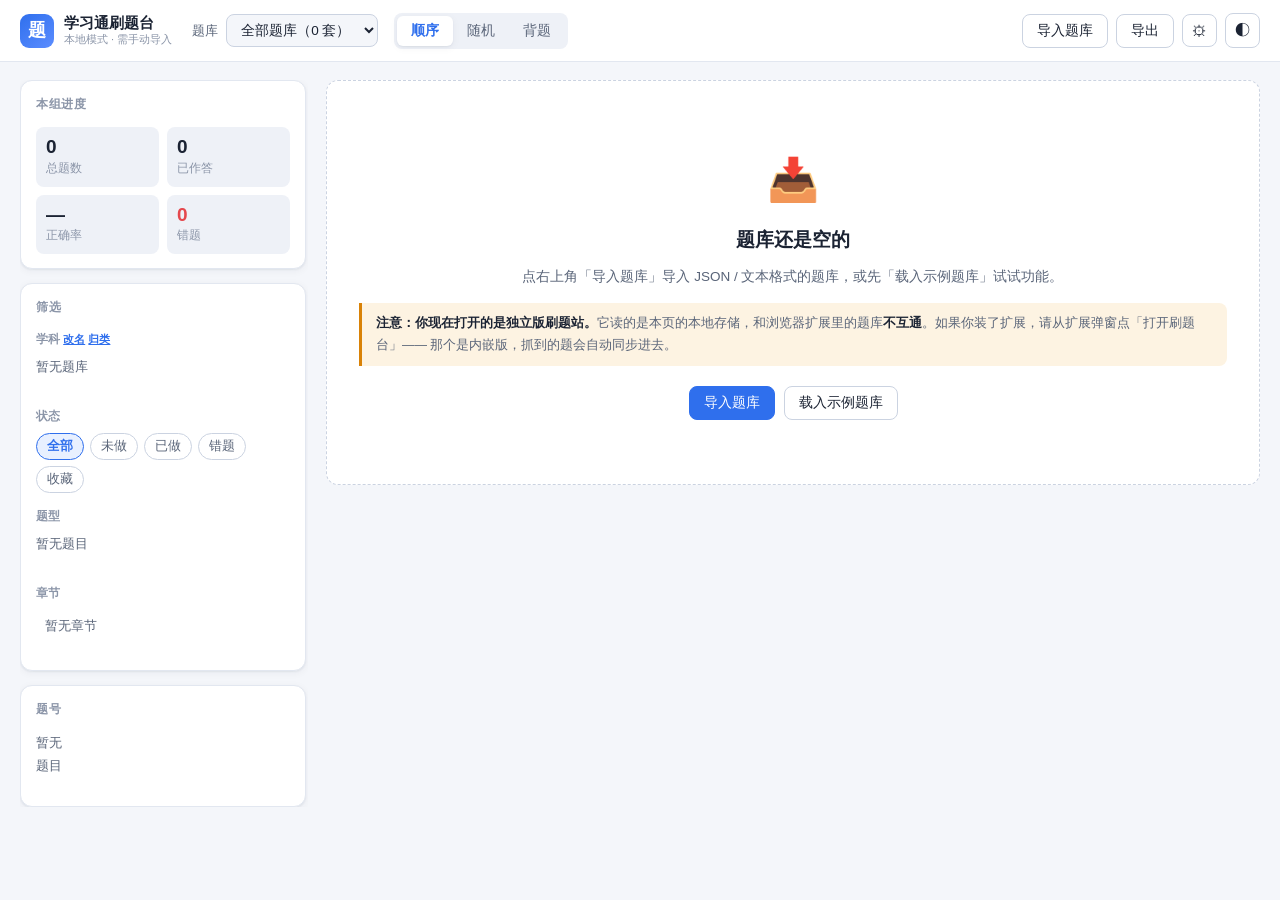
==== extension/src/practice/index.html @ 90c0758f "初始提交:学习通题库提取器+刷题台" ====
<!-- ⚠ 这是 tools/sync-practice.mjs 生成的副本，不要直接改这个文件。
     源文件在 site/index.html，改完执行 node tools/sync-practice.mjs 重新同步。 -->
<!DOCTYPE html>
<html lang="zh-CN" data-theme="light">
<head>
<meta charset="UTF-8">
<meta name="viewport" content="width=device-width, initial-scale=1">
<title>学习通刷题台</title>
<link rel="stylesheet" href="styles.css">
<script>
  // 主题要在 CSS 之前定好，否则会闪一下白底
  try {
    var s = JSON.parse(localStorage.getItem('cqb:settings') || '{}');
    if (s.theme) document.documentElement.setAttribute('data-theme', s.theme);
  } catch (e) {}
</script>
<!-- MathJax 在扩展页面里用不了：MV3 默认 CSP 是 script-src 'self'，远程脚本会被拦掉，
           而且上架政策也不允许远程加载代码。所以公式会以原始文本显示（$x^2$ 原样呈现），
           不影响做题。想要渲染公式，得把 MathJax 打包进扩展本地再引用。
           独立站版本（site/index.html）没有这个限制，那边照常渲染。 -->
</head>
<body>

<header class="topbar">
  <div class="brand">
    <span class="brand-mark">题</span>
    <div class="brand-text">
      <strong>学习通刷题台</strong>
      <small id="envBadge">本地模式</small>
    </div>
  </div>

  <div class="topbar-center">
    <label class="field">
      <span>题库</span>
      <select id="bankSelect"></select>
    </label>
    <div class="segmented" id="modeSwitch" role="tablist">
      <button data-mode="sequential" class="active">顺序</button>
      <button data-mode="random">随机</button>
      <button data-mode="recite">背题</button>
    </div>
  </div>

  <div class="topbar-right">
    <button id="btnImport" class="btn">导入题库</button>
    <button id="btnExport" class="btn">导出</button>
    <button id="btnSettings" class="btn btn-icon" title="设置">⚙</button>
    <button id="btnTheme" class="btn btn-icon" title="切换主题">◐</button>
  </div>
</header>

<div class="layout">
  <aside class="sidebar">
    <section class="panel">
      <h3>本组进度</h3>
      <div class="stat-grid">
        <div class="stat"><b id="statTotal">0</b><span>总题数</span></div>
        <div class="stat"><b id="statDone">0</b><span>已作答</span></div>
        <div class="stat"><b id="statAcc" class="c-ok">—</b><span>正确率</span></div>
        <div class="stat"><b id="statWrong" class="c-bad">0</b><span>错题</span></div>
      </div>
    </section>

    <section class="panel">
      <h3>筛选</h3>
      <div class="filter-group">
        <label>
          学科
          <button class="link-btn" id="btnRenameSubject" title="给当前选中的学科改名">改名</button>
          <button class="link-btn" id="btnOrganize" title="逐套题库指定学科 —— 导入的题目在这里归类">归类</button>
        </label>
        <div class="chips" id="subjectFilter"></div>
      </div>
      <div class="filter-group">
        <label>状态</label>
        <div class="chips" id="statusFilter">
          <button data-status="all" class="chip active">全部</button>
          <button data-status="undone" class="chip">未做</button>
          <button data-status="done" class="chip">已做</button>
          <button data-status="wrong" class="chip">错题</button>
          <button data-status="starred" class="chip">收藏</button>
        </div>
      </div>
      <div class="filter-group">
        <label>题型</label>
        <div class="chips" id="typeFilter"></div>
      </div>
      <div class="filter-group">
        <label>章节</label>
        <ul class="chapter-list" id="chapterList"></ul>
      </div>
    </section>

    <section class="panel">
      <h3>题号</h3>
      <div class="question-grid" id="questionGrid"></div>
    </section>
  </aside>

  <main class="stage">
    <div class="empty" id="emptyState">
      <div class="empty-icon">📥</div>
      <h2>题库还是空的</h2>
      <p>用 Edge 扩展在学习通作业/考试页面点「抓取本题」，题目会自动存到这里；<br>
         或者点右上角「导入题库」手动导入 JSON / 文本格式的题库。</p>
      <div class="empty-actions">
        <button class="btn primary" id="btnImport2">导入题库</button>
        <button class="btn" id="btnSample">载入示例题库</button>
      </div>
    </div>

    <article class="qcard hidden" id="questionCard">
      <header class="qcard-head">
        <div class="qcard-tags">
          <span class="tag tag-type" id="tagType">单选题</span>
          <span class="tag tag-subject" id="tagSubject"></span>
          <span class="tag" id="tagChapter"></span>
          <span class="tag tag-bank" id="tagBank"></span>
          <span class="tag tag-nosanswer hidden" id="tagNoAnswer">答案未公布</span>
        </div>
        <div class="qcard-pos"><b id="posCurrent">1</b> / <span id="posTotal">1</span></div>
      </header>

      <div class="qstem" id="qStem"></div>
      <div class="options" id="qOptions"></div>
      <div class="fill-area hidden" id="qFill"></div>

      <div class="feedback hidden" id="qFeedback"></div>

      <footer class="qcard-foot">
        <div class="foot-left">
          <button class="btn" id="btnStar" title="快捷键 F">☆ 收藏</button>
          <button class="btn" id="btnReveal" title="快捷键 Space">显示答案</button>
        </div>
        <div class="foot-right">
          <button class="btn" id="btnPrev" title="快捷键 ←">上一题</button>
          <button class="btn primary" id="btnSubmit" title="快捷键 Enter">提交</button>
          <button class="btn primary" id="btnNext" title="快捷键 →">下一题</button>
        </div>
      </footer>

      <div class="kbd-hint">
        <span><kbd>A</kbd>–<kbd>H</kbd> 选项</span>
        <span><kbd>Enter</kbd> 提交 / 下一题</span>
        <span><kbd>←</kbd><kbd>→</kbd> 翻页</span>
        <span><kbd>F</kbd> 收藏</span>
        <span><kbd>Space</kbd> 显示答案</span>
        <span><kbd>R</kbd> 重做本题</span>
      </div>
    </article>
  </main>
</div>

<!-- ============================ 导入弹窗 ============================ -->
<div class="modal hidden" id="importModal">
  <div class="modal-card">
    <header class="modal-head">
      <h2>导入题库</h2>
      <button class="btn btn-icon" data-close>✕</button>
    </header>
    <div class="modal-body">
      <p class="hint" id="importHint">
        支持三种方式：选择 <code>.json</code> 文件、直接粘贴 JSON、或粘贴纯文本题库。
      </p>

      <div class="drop-zone" id="dropZone">
        <input type="file" id="fileInput" accept=".json,.txt,.md" hidden>
        <p><b>点击选择文件</b> 或把文件拖到这里</p>
        <small>.json / .txt / .md</small>
      </div>

      <label class="field-block">
        <span>或粘贴内容</span>
        <textarea id="pasteArea" rows="8"
          placeholder='{"schema":"chaoxing-quiz/v1","banks":[...]}&#10;或者每行一题：&#10;1、HTTP 默认端口？|A.80|B.443|答案:A'></textarea>
      </label>

      <div class="field-row">
        <label class="field-block">
          <span>这批题属于哪个学科？<small class="hint-inline">留空则按题库自带的课程名识别</small></span>
          <input type="text" id="importSubject" list="subjectOptions" placeholder="例如：高等数学">
        </label>
        <label class="field-block">
          <span>题库名<small class="hint-inline">可选，只在导入单套题库时生效</small></span>
          <input type="text" id="importTitle" placeholder="例如：第 3 章 课后作业">
        </label>
      </div>

      <div class="import-report hidden" id="importReport"></div>
    </div>
    <footer class="modal-foot">
      <button class="btn" id="btnClearBanks">清空全部题库</button>
      <div class="spacer"></div>
      <button class="btn" data-close>取消</button>
      <button class="btn primary" id="btnDoImport">导入</button>
    </footer>
  </div>
</div>

<!-- ============================ 设置弹窗 ============================ -->
<div class="modal hidden" id="settingsModal">
  <div class="modal-card">
    <header class="modal-head">
      <h2>设置</h2>
      <button class="btn btn-icon" data-close>✕</button>
    </header>
    <div class="modal-body">
      <label class="switch-row">
        <input type="checkbox" id="setShowAnswer" checked>
        <div><b>提交后立即显示答案与解析</b><small>关掉后只提示对错，需要手动点「显示答案」</small></div>
      </label>
      <label class="switch-row">
        <input type="checkbox" id="setAutoNext">
        <div><b>答对后自动进入下一题</b><small>答错时不自动跳，方便看解析</small></div>
      </label>
      <label class="switch-row">
        <input type="checkbox" id="setShuffleOptions">
        <div><b>打乱选项顺序</b><small>防止靠位置记答案；答案键会同步重映射</small></div>
      </label>
      <label class="switch-row">
        <input type="checkbox" id="setKeepWrong">
        <div><b>错题答对后仍保留在错题本</b><small>默认答对一次即自动移出错题本</small></div>
      </label>
      <label class="switch-row">
        <input type="checkbox" id="setOnlyAnswer">
        <div><b>跳过答案未公布的题</b><small>老师还没放答案的题目不进入练习序列</small></div>
      </label>

      <hr>
      <div class="danger-row">
        <div><b>清空练习进度</b><small>做题记录、错题本、收藏会全部重置，题库不受影响</small></div>
        <button class="btn danger" id="btnResetProgress">清空进度</button>
      </div>
    </div>
    <footer class="modal-foot">
      <div class="spacer"></div>
      <button class="btn primary" data-close>完成</button>
    </footer>
  </div>
</div>

<!-- ============================ 整理题库（逐套指定学科） ============================ -->
<div class="modal hidden" id="organizeModal">
  <div class="modal-card modal-wide">
    <header class="modal-head">
      <h2>整理题库</h2>
      <button class="btn btn-icon" data-close>✕</button>
    </header>
    <div class="modal-body">
      <p class="hint">
        给每套题库指定学科。留空 = 用题库自带的课程名自动识别。<br>
        导入进来的题目一般没有课程名，会全部落在「未分类」里 —— 在这里把它们分开。
      </p>

      <div class="organize-toolbar">
        <input type="text" id="organizeSearch" placeholder="搜索题库…">
        <label class="field-inline">
          <span>批量设为</span>
          <input type="text" id="organizeBulk" list="subjectOptions" placeholder="填一个学科名">
          <button class="btn mini" id="btnOrganizeBulk">应用到全部</button>
        </label>
      </div>

      <div class="organize-list" id="organizeList"></div>
    </div>
    <footer class="modal-foot">
      <div class="spacer"></div>
      <button class="btn" data-close>取消</button>
      <button class="btn primary" id="btnOrganizeSave">保存</button>
    </footer>
  </div>
</div>

<!-- 已有学科名，给各处输入框做补全 -->
<datalist id="subjectOptions"></datalist>

<div class="toast" id="toast"></div>

<script src="js/core.js"></script>
<script src="js/sample.js"></script>
<script src="js/store.js"></script>
<script src="js/engine.js"></script>
<script src="js/importer.js"></script>
<script src="js/ui.js"></script>
</body>
</html>
---- extension/src/practice/styles.css ----
/* ============================================================
   学习通刷题台 —— 样式
   亮/暗双主题走 CSS 变量，靠 <html data-theme> 切换。
   ============================================================ */

:root {
  --bg:            #f4f6fa;
  --bg-elev:       #ffffff;
  --bg-sunken:     #eef1f7;
  --border:        #e2e7f0;
  --border-strong: #cbd3e1;
  --text:          #1b2333;
  --text-2:        #5a6579;
  --text-3:        #8b95a8;
  --brand:         #2f6fed;
  --brand-soft:    #e8f0ff;
  --ok:            #12a05c;
  --ok-soft:       #e6f7ef;
  --bad:           #e5484d;
  --bad-soft:      #fdecec;
  --warn:          #d98207;
  --warn-soft:     #fdf3e2;
  --star:          #e8b004;
  --shadow-sm:     0 1px 2px rgba(20, 32, 60, .06), 0 2px 8px rgba(20, 32, 60, .05);
  --shadow-md:     0 8px 28px rgba(20, 32, 60, .12);
  --radius:        12px;
  --radius-sm:     8px;
  --mono: ui-monospace, SFMono-Regular, "Cascadia Mono", Consolas, monospace;
}

[data-theme="dark"] {
  --bg:            #12151c;
  --bg-elev:       #1a1f2a;
  --bg-sunken:     #161b24;
  --border:        #2a3140;
  --border-strong: #3a4356;
  --text:          #e8ecf4;
  --text-2:        #a3adc0;
  --text-3:        #6f7b91;
  --brand:         #5b8dff;
  --brand-soft:    #1e2b47;
  --ok:            #34c37e;
  --ok-soft:       #16301f;
  --bad:           #ff6b6b;
  --bad-soft:      #3a1d1e;
  --warn:          #f0b03c;
  --warn-soft:     #362a14;
  --star:          #f0c33c;
  --shadow-sm:     0 1px 2px rgba(0, 0, 0, .4);
  --shadow-md:     0 8px 28px rgba(0, 0, 0, .5);
}

* { box-sizing: border-box; }

html, body { height: 100%; }

body {
  margin: 0;
  background: var(--bg);
  color: var(--text);
  font: 15px/1.65 -apple-system, BlinkMacSystemFont, "Segoe UI", "Microsoft YaHei",
        "PingFang SC", "Hiragino Sans GB", sans-serif;
  -webkit-font-smoothing: antialiased;
}

.hidden { display: none !important; }
.spacer { flex: 1; }

/* ------------------------------ 顶栏 ------------------------------ */

.topbar {
  position: sticky; top: 0; z-index: 30;
  display: flex; align-items: center; gap: 20px;
  height: 62px; padding: 0 20px;
  background: var(--bg-elev);
  border-bottom: 1px solid var(--border);
}

.brand { display: flex; align-items: center; gap: 10px; flex-shrink: 0; }
.brand-mark {
  width: 34px; height: 34px; border-radius: 9px;
  display: grid; place-items: center;
  background: linear-gradient(140deg, #2f6fed, #5b8dff);
  color: #fff; font-size: 18px; font-weight: 700;
}
.brand-text { display: flex; flex-direction: column; line-height: 1.25; }
.brand-text strong { font-size: 15px; }
.brand-text small { font-size: 11px; color: var(--text-3); }

.topbar-center { display: flex; align-items: center; gap: 16px; flex: 1; min-width: 0; }
.topbar-right { display: flex; align-items: center; gap: 8px; flex-shrink: 0; }

.field { display: flex; align-items: center; gap: 8px; font-size: 13px; color: var(--text-2); min-width: 0; }
.field select {
  max-width: 320px; min-width: 140px;
  padding: 7px 10px; border: 1px solid var(--border-strong); border-radius: var(--radius-sm);
  background: var(--bg); color: var(--text); font-size: 13.5px; outline: none;
}
.field select:focus { border-color: var(--brand); }

/* 分段控件 */
.segmented { display: flex; background: var(--bg-sunken); border-radius: var(--radius-sm); padding: 3px; }
.segmented button {
  border: 0; background: transparent; color: var(--text-2);
  padding: 6px 14px; border-radius: 6px; cursor: pointer;
  font-size: 13.5px; font-family: inherit; transition: .15s;
}
.segmented button:hover { color: var(--text); }
.segmented button.active { background: var(--bg-elev); color: var(--brand); font-weight: 600; box-shadow: var(--shadow-sm); }

/* ------------------------------ 按钮 ------------------------------ */

.btn {
  display: inline-flex; align-items: center; justify-content: center; gap: 6px;
  padding: 7px 14px; border: 1px solid var(--border-strong); border-radius: var(--radius-sm);
  background: var(--bg-elev); color: var(--text);
  font-size: 13.5px; font-family: inherit; cursor: pointer; transition: .15s; white-space: nowrap;
}
.btn:hover { border-color: var(--brand); color: var(--brand); }
.btn:active { transform: translateY(1px); }
.btn:disabled { opacity: .45; cursor: not-allowed; transform: none; }
.btn:disabled:hover { border-color: var(--border-strong); color: var(--text); }

.btn.primary { background: var(--brand); border-color: var(--brand); color: #fff; }
.btn.primary:hover { filter: brightness(1.08); color: #fff; }
.btn.danger { border-color: var(--bad); color: var(--bad); }
.btn.danger:hover { background: var(--bad); color: #fff; }
.btn.ghost { border-color: transparent; background: transparent; }
.btn.btn-icon { padding: 7px 9px; font-size: 15px; }

/* ------------------------------ 布局 ------------------------------ */

.layout {
  display: grid;
  grid-template-columns: 288px minmax(0, 1fr);
  gap: 18px;
  max-width: 1360px;
  margin: 0 auto;
  padding: 18px 20px 60px;
  align-items: start;
}

.sidebar { position: sticky; top: 80px; display: flex; flex-direction: column; gap: 14px;
           max-height: calc(100vh - 96px); overflow-y: auto; padding-right: 2px; }

.panel {
  background: var(--bg-elev);
  border: 1px solid var(--border);
  border-radius: var(--radius);
  padding: 14px 15px;
  box-shadow: var(--shadow-sm);
}
.panel h3 {
  margin: 0 0 12px; font-size: 12px; font-weight: 700;
  letter-spacing: .06em; text-transform: uppercase; color: var(--text-3);
}

/* 统计 */
.stat-grid { display: grid; grid-template-columns: 1fr 1fr; gap: 8px; }
.stat {
  background: var(--bg-sunken); border-radius: var(--radius-sm);
  padding: 9px 10px; display: flex; flex-direction: column;
}
.stat b { font-size: 19px; line-height: 1.2; font-variant-numeric: tabular-nums; }
.stat span { font-size: 11.5px; color: var(--text-3); }
.c-ok { color: var(--ok); }
.c-bad { color: var(--bad); }

/* 筛选 */
.filter-group { margin-bottom: 14px; }
.filter-group:last-child { margin-bottom: 0; }
.filter-group > label {
  display: block; font-size: 11.5px; font-weight: 600;
  color: var(--text-3); margin-bottom: 7px;
}
.chips { display: flex; flex-wrap: wrap; gap: 6px; }
.chip {
  padding: 4px 10px; border-radius: 999px; cursor: pointer;
  border: 1px solid var(--border-strong); background: var(--bg-elev);
  color: var(--text-2); font-size: 12.5px; font-family: inherit; transition: .15s;
}
.chip:hover { border-color: var(--brand); color: var(--brand); }
.chip.active { background: var(--brand-soft); border-color: var(--brand); color: var(--brand); font-weight: 600; }

/* 「未分类」不是用户选的分类，只是没归到位，视觉上要弱一点 */
.chip-muted { border-style: dashed; color: var(--text-3); }
.chip-muted.active { background: var(--warn-soft); border-color: var(--warn); color: var(--warn); }

.link-btn {
  margin-left: auto;
  border: 0; background: none; padding: 0;
  font: inherit; font-size: 11px;
  color: var(--brand); cursor: pointer; text-decoration: underline;
}
.link-btn:disabled { color: var(--text-3); cursor: not-allowed; text-decoration: none; }

.chapter-list { list-style: none; margin: 0; padding: 0; max-height: 180px; overflow-y: auto; }
.chapter-list li {
  padding: 5px 9px; border-radius: 6px; cursor: pointer;
  font-size: 13px; color: var(--text-2); display: flex; justify-content: space-between; gap: 8px;
}
.chapter-list li:hover { background: var(--bg-sunken); color: var(--text); }
.chapter-list li.active { background: var(--brand-soft); color: var(--brand); font-weight: 600; }
.chapter-list li em { font-style: normal; font-size: 11.5px; color: var(--text-3); }

/* 题号网格 */
.question-grid { display: grid; grid-template-columns: repeat(auto-fill, minmax(34px, 1fr)); gap: 5px;
                 max-height: 240px; overflow-y: auto; }
.qdot {
  position: relative;
  aspect-ratio: 1; border-radius: 6px; cursor: pointer;
  border: 1px solid var(--border); background: var(--bg-sunken);
  color: var(--text-2); font-size: 12px; font-family: inherit;
  display: grid; place-items: center; transition: .12s; font-variant-numeric: tabular-nums;
}
.qdot:hover { border-color: var(--brand); color: var(--brand); }
.qdot.ok   { background: var(--ok-soft);  border-color: var(--ok);  color: var(--ok); }
.qdot.bad  { background: var(--bad-soft); border-color: var(--bad); color: var(--bad); }
.qdot.star::after { content: "★"; position: absolute; top: -3px; right: -1px; font-size: 9px; color: var(--star); }
.qdot.current { outline: 2px solid var(--brand); outline-offset: 1px; font-weight: 700; }

/* ------------------------------ 题目卡 ------------------------------ */

.stage { min-height: 60vh; }

.empty {
  background: var(--bg-elev); border: 1px dashed var(--border-strong);
  border-radius: var(--radius); padding: 64px 32px; text-align: center; color: var(--text-2);
}
.empty-icon { font-size: 42px; margin-bottom: 10px; }
.empty h2 { margin: 0 0 8px; color: var(--text); font-size: 19px; }
.empty p { margin: 0 0 20px; font-size: 13.5px; line-height: 1.9; }
.empty-actions { display: flex; gap: 9px; justify-content: center; flex-wrap: wrap; }

.standalone-note {
  display: block; margin-top: 14px; padding: 10px 14px;
  border-left: 3px solid var(--warn); border-radius: 0 8px 8px 0;
  background: var(--warn-soft); color: var(--text-2);
  font-size: 12.5px; line-height: 1.7; text-align: left;
}
.standalone-note b { color: var(--text); }

.qcard {
  background: var(--bg-elev); border: 1px solid var(--border);
  border-radius: var(--radius); box-shadow: var(--shadow-sm);
  padding: 22px 26px 18px;
}

.qcard-head { display: flex; align-items: flex-start; justify-content: space-between; gap: 16px; margin-bottom: 16px; }
.qcard-tags { display: flex; flex-wrap: wrap; gap: 7px; }
.tag {
  font-size: 11.5px; padding: 3px 9px; border-radius: 999px;
  background: var(--bg-sunken); color: var(--text-2); border: 1px solid var(--border);
}
.tag-type { background: var(--brand-soft); color: var(--brand); border-color: transparent; font-weight: 600; }
.tag-nosanswer { background: var(--warn-soft); color: var(--warn); border-color: transparent; }
.tag-subject { background: var(--ok-soft); color: var(--ok); border-color: transparent; font-weight: 600; }
.qcard-pos { font-size: 12.5px; color: var(--text-3); white-space: nowrap; font-variant-numeric: tabular-nums; }
.qcard-pos b { color: var(--text); font-size: 15px; }

.qstem { font-size: 16.5px; line-height: 1.8; margin-bottom: 18px; word-break: break-word; }
.qstem img, .opt-text img, .feedback img { max-width: 100%; border-radius: 6px; vertical-align: middle; }
.qstem p { margin: .4em 0; }

/* 选项 */
.options { display: flex; flex-direction: column; gap: 9px; margin-bottom: 16px; }

.opt {
  display: flex; align-items: flex-start; gap: 11px;
  padding: 11px 14px; border: 1.5px solid var(--border); border-radius: var(--radius-sm);
  background: var(--bg-elev); cursor: pointer; transition: .13s; text-align: left;
  font-size: 15px; font-family: inherit; color: var(--text); width: 100%;
}
.opt:hover { border-color: var(--brand); background: var(--brand-soft); }
.opt .opt-key {
  flex-shrink: 0; width: 24px; height: 24px; border-radius: 6px;
  display: grid; place-items: center; font-size: 12.5px; font-weight: 700;
  background: var(--bg-sunken); color: var(--text-2);
}
.opt.selected { border-color: var(--brand); background: var(--brand-soft); }
.opt.selected .opt-key { background: var(--brand); color: #fff; }
.opt.correct { border-color: var(--ok); background: var(--ok-soft); }
.opt.correct .opt-key { background: var(--ok); color: #fff; }
.opt.wrong { border-color: var(--bad); background: var(--bad-soft); }
.opt.wrong .opt-key { background: var(--bad); color: #fff; }
.opt.locked { cursor: default; }
.opt-text { flex: 1; min-width: 0; word-break: break-word; }
.opt-mark { flex-shrink: 0; font-size: 12px; font-weight: 700; }
.opt-mark.ok { color: var(--ok); }
.opt-mark.bad { color: var(--bad); }

/* 填空题 */
.fill-area { margin-bottom: 16px; display: flex; flex-direction: column; gap: 10px; }
.fill-row { display: flex; align-items: center; gap: 10px; }
.fill-row label { font-size: 13px; color: var(--text-2); flex-shrink: 0; min-width: 46px; }
.fill-row input {
  flex: 1; padding: 9px 12px; font-size: 15px; font-family: inherit;
  border: 1.5px solid var(--border-strong); border-radius: var(--radius-sm);
  background: var(--bg); color: var(--text); outline: none;
}
.fill-row input:focus { border-color: var(--brand); }
.fill-row input.correct { border-color: var(--ok); background: var(--ok-soft); }
.fill-row input.wrong { border-color: var(--bad); background: var(--bad-soft); }
.fill-hint { font-size: 12.5px; color: var(--text-3); }

/* 简答题 */
.short-area textarea {
  width: 100%; min-height: 110px; padding: 11px 13px; resize: vertical;
  font: 15px/1.7 inherit; border: 1.5px solid var(--border-strong);
  border-radius: var(--radius-sm); background: var(--bg); color: var(--text); outline: none;
}
.short-area textarea:focus { border-color: var(--brand); }

/* 反馈 */
.feedback { border-radius: var(--radius-sm); padding: 13px 16px; margin-bottom: 16px; font-size: 14.5px; }
.feedback.ok  { background: var(--ok-soft);  border-left: 4px solid var(--ok); }
.feedback.bad { background: var(--bad-soft); border-left: 4px solid var(--bad); }
.feedback.warn{ background: var(--warn-soft);border-left: 4px solid var(--warn); }
.feedback .fb-head { font-weight: 700; margin-bottom: 6px; display: flex; align-items: center; gap: 7px; }
.feedback.ok  .fb-head { color: var(--ok); }
.feedback.bad .fb-head { color: var(--bad); }
.feedback.warn .fb-head { color: var(--warn); }
.feedback .fb-line { margin: 3px 0; color: var(--text); }
.feedback .fb-line b { color: var(--text-2); font-weight: 600; }
.feedback .fb-analysis { margin-top: 9px; padding-top: 9px; border-top: 1px dashed var(--border-strong); color: var(--text-2); }

/* 卡片底部 */
.qcard-foot { display: flex; justify-content: space-between; gap: 12px; flex-wrap: wrap;
              padding-top: 16px; border-top: 1px solid var(--border); }
.foot-left, .foot-right { display: flex; gap: 8px; flex-wrap: wrap; }
#btnStar.starred { border-color: var(--star); color: var(--star); background: rgba(232,176,4,.1); }

.kbd-hint { display: flex; flex-wrap: wrap; gap: 14px; margin-top: 14px;
            font-size: 11.5px; color: var(--text-3); }
kbd {
  font-family: var(--mono); font-size: 10.5px; padding: 1px 5px;
  border: 1px solid var(--border-strong); border-bottom-width: 2px;
  border-radius: 4px; background: var(--bg-sunken); color: var(--text-2);
}

/* ------------------------------ 弹窗 ------------------------------ */

.modal {
  position: fixed; inset: 0; z-index: 60;
  background: rgba(12, 18, 30, .5);
  display: grid; place-items: center; padding: 24px;
  backdrop-filter: blur(2px);
}
.modal-card {
  background: var(--bg-elev); border: 1px solid var(--border);
  border-radius: var(--radius); box-shadow: var(--shadow-md);
  width: min(620px, 100%); max-height: 86vh; display: flex; flex-direction: column;
}
.modal-head {
  display: flex; align-items: center; justify-content: space-between;
  padding: 16px 20px; border-bottom: 1px solid var(--border);
}
.modal-head h2 { margin: 0; font-size: 16px; }
.modal-body { padding: 18px 20px; overflow-y: auto; }
.modal-foot {
  display: flex; gap: 9px; align-items: center;
  padding: 14px 20px; border-top: 1px solid var(--border); background: var(--bg-sunken);
  border-radius: 0 0 var(--radius) var(--radius);
}

.hint { font-size: 13px; color: var(--text-2); margin: 0 0 14px; line-height: 1.75; }
.hint code { font-family: var(--mono); font-size: 12px; background: var(--bg-sunken);
             padding: 1px 5px; border-radius: 4px; }

.drop-zone {
  border: 2px dashed var(--border-strong); border-radius: var(--radius-sm);
  padding: 26px; text-align: center; cursor: pointer; transition: .15s;
  background: var(--bg-sunken); margin-bottom: 16px;
}
.drop-zone:hover, .drop-zone.over { border-color: var(--brand); background: var(--brand-soft); }
.drop-zone p { margin: 0 0 4px; font-size: 14px; }
.drop-zone small { color: var(--text-3); font-size: 12px; }

/* ---------- 整理题库弹窗 ---------- */
.modal-card.modal-wide { width: min(760px, 100%); }

.hint-inline { font-weight: 400; color: var(--text-3); }

.btn.mini { padding: 4px 10px; font-size: 12px; }

.field-inline {
  display: flex; align-items: center; gap: 7px;
  font-size: 12.5px; color: var(--text-3); white-space: nowrap;
}
.field-inline input { width: 150px; }

.organize-toolbar {
  display: flex; align-items: center; justify-content: space-between;
  gap: 12px; flex-wrap: wrap; margin-bottom: 12px;
}
.organize-toolbar > input {
  flex: 1 1 180px; min-width: 140px;
}

.organize-list {
  border: 1px solid var(--border); border-radius: var(--radius-sm);
  max-height: 46vh; overflow: auto; background: var(--bg-sunken);
}
.organize-row {
  display: flex; align-items: center; gap: 12px;
  padding: 9px 12px; border-bottom: 1px solid var(--border);
}
.organize-row:last-child { border-bottom: 0; }
.organize-name { flex: 1; min-width: 0; }
.organize-name b {
  display: block; font-size: 13px; font-weight: 600;
  overflow: hidden; text-overflow: ellipsis; white-space: nowrap;
}
.organize-name small { display: block; font-size: 11.5px; color: var(--text-3); margin-top: 2px; }
.organize-input { width: 168px; flex-shrink: 0; }

/* 并排两个字段：学科 + 题库名 */
.field-row { display: flex; gap: 14px; flex-wrap: wrap; }
.field-row .field-block { flex: 1 1 220px; }

.field-block { display: block; margin-bottom: 14px; }
.field-block > span { display: block; font-size: 12.5px; font-weight: 600; color: var(--text-3); margin-bottom: 6px; }
.field-block textarea {
  width: 100%; padding: 11px 13px; resize: vertical;
  font: 13px/1.65 var(--mono);
  border: 1.5px solid var(--border-strong); border-radius: var(--radius-sm);
  background: var(--bg); color: var(--text); outline: none;
}
.field-block textarea:focus { border-color: var(--brand); }

.import-report {
  border-radius: var(--radius-sm); padding: 11px 14px; font-size: 13.5px;
  background: var(--ok-soft); border-left: 4px solid var(--ok);
}
.import-report .warn { color: var(--warn); margin-top: 6px; font-size: 12.5px; }

.switch-row {
  display: flex; gap: 12px; align-items: flex-start;
  padding: 11px 0; border-bottom: 1px solid var(--border); cursor: pointer;
}
.switch-row:last-of-type { border-bottom: 0; }
.switch-row input { margin-top: 3px; width: 16px; height: 16px; accent-color: var(--brand); flex-shrink: 0; cursor: pointer; }
.switch-row b { display: block; font-size: 14px; font-weight: 600; }
.switch-row small { display: block; font-size: 12.5px; color: var(--text-3); margin-top: 2px; }
.switch-row.no-spacing { border: 0; }

.danger-row { display: flex; align-items: center; justify-content: space-between; gap: 16px; padding-top: 4px; }
.danger-row b { display: block; font-size: 14px; }
.danger-row small { display: block; font-size: 12.5px; color: var(--text-3); margin-top: 2px; }

hr { border: 0; border-top: 1px solid var(--border); margin: 16px 0; }

/* ------------------------------ Toast ------------------------------ */

.toast {
  position: fixed; left: 50%; bottom: 36px; transform: translate(-50%, 20px);
  background: #1b2333; color: #fff; padding: 11px 20px; border-radius: 999px;
  font-size: 13.5px; box-shadow: var(--shadow-md); z-index: 90;
  opacity: 0; pointer-events: none; transition: .22s;
}
.toast.show { opacity: 1; transform: translate(-50%, 0); }
.toast.err { background: var(--bad); }

/* ------------------------------ 响应式 ------------------------------ */

@media (max-width: 940px) {
  .layout { grid-template-columns: 1fr; }
  .sidebar { position: static; max-height: none; }
  .topbar { flex-wrap: wrap; height: auto; padding: 10px 14px; gap: 10px; }
  .topbar-center { order: 3; width: 100%; }
  .field select { max-width: 100%; }
  .qcard { padding: 18px; }
}

@media print {
  .topbar, .sidebar, .qcard-foot, .kbd-hint { display: none; }
}
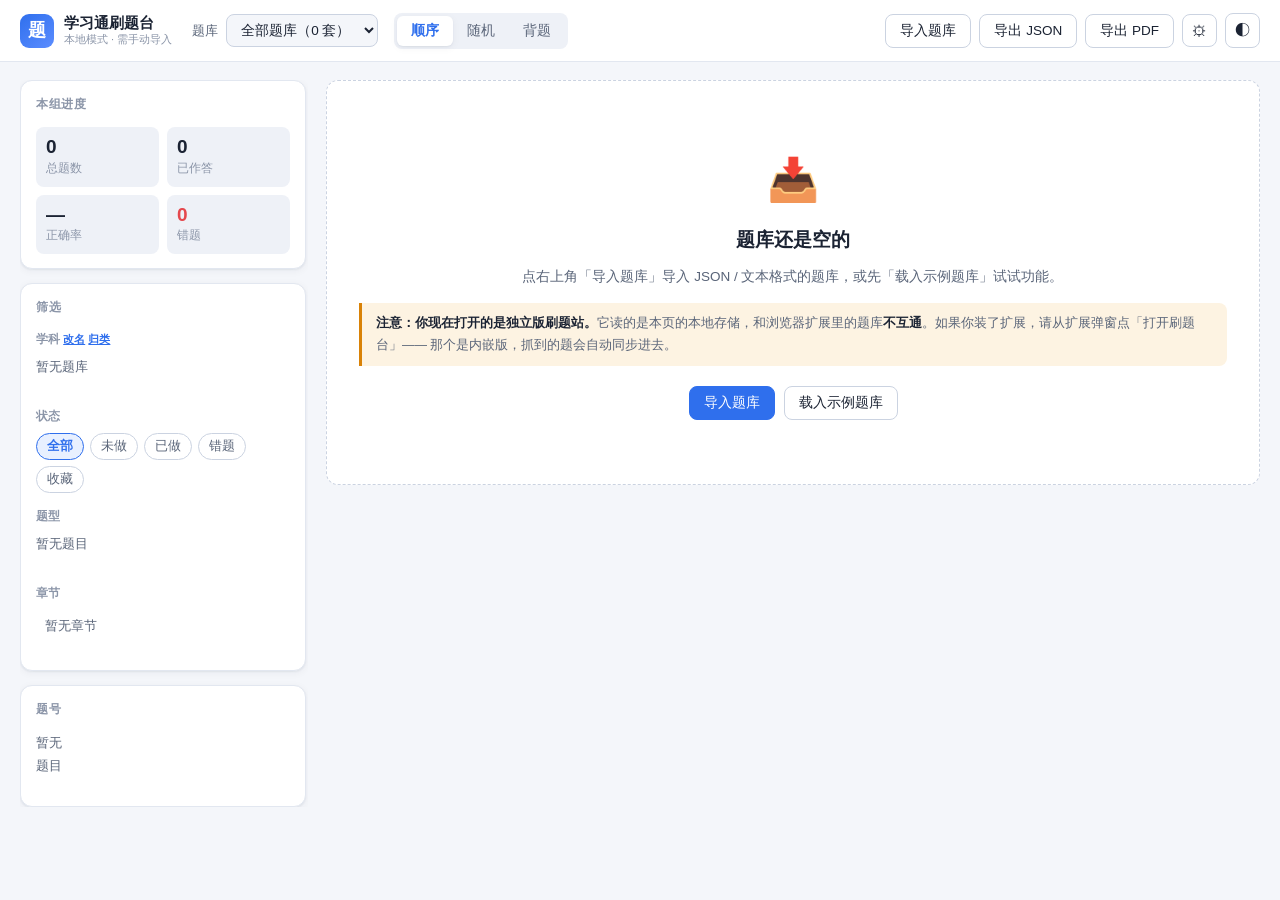
==== commit 34737fdc: "分类功能改进 + PDF 导出 + 删除功能 分类 - 学科筛选支持多选，不再只能一门一门看 - 修掉筛选条件计数口径不一致：题型/章节/错题统计原来只按题库过滤，   没算学科筛选，会出现「选了英语" ====
--- a/extension/src/practice/index.html
+++ b/extension/src/practice/index.html
@@ -44,7 +44,8 @@
 
   <div class="topbar-right">
     <button id="btnImport" class="btn">导入题库</button>
-    <button id="btnExport" class="btn">导出</button>
+    <button id="btnExport" class="btn">导出 JSON</button>
+    <button id="btnPdf" class="btn">导出 PDF</button>
     <button id="btnSettings" class="btn btn-icon" title="设置">⚙</button>
     <button id="btnTheme" class="btn btn-icon" title="切换主题">◐</button>
   </div>
@@ -71,6 +72,7 @@
           <button class="link-btn" id="btnOrganize" title="逐套题库指定学科 —— 导入的题目在这里归类">归类</button>
         </label>
         <div class="chips" id="subjectFilter"></div>
+        <div class="filter-note hidden" id="subjectNote"></div>
       </div>
       <div class="filter-group">
         <label>状态</label>
@@ -132,6 +134,7 @@
         <div class="foot-left">
           <button class="btn" id="btnStar" title="快捷键 F">☆ 收藏</button>
           <button class="btn" id="btnReveal" title="快捷键 Space">显示答案</button>
+          <button class="btn danger" id="btnDeleteQ" title="把这道题从题库里删掉（会二次确认）">删除本题</button>
         </div>
         <div class="foot-right">
           <button class="btn" id="btnPrev" title="快捷键 ←">上一题</button>
@@ -256,10 +259,18 @@
       <div class="organize-toolbar">
         <input type="text" id="organizeSearch" placeholder="搜索题库…">
         <label class="field-inline">
-          <span>批量设为</span>
-          <input type="text" id="organizeBulk" list="subjectOptions" placeholder="填一个学科名">
-          <button class="btn mini" id="btnOrganizeBulk">应用到全部</button>
-        </label>
+          <input type="checkbox" id="organizeCheckAll">
+          <span id="organizeCount">全选</span>
+        </label>
+      </div>
+
+      <div class="organize-toolbar">
+        <label class="field-inline">
+          <span>把勾选的题库设为</span>
+          <select id="organizeBulk"></select>
+          <button class="btn mini" id="btnOrganizeBulk">应用</button>
+        </label>
+        <button class="btn mini danger" id="btnOrganizeDelete">删除勾选的题库</button>
       </div>
 
       <div class="organize-list" id="organizeList"></div>
@@ -271,6 +282,58 @@
     </footer>
   </div>
 </div>
+
+<!-- ============================ 导出 PDF ============================ -->
+<div class="modal hidden" id="pdfModal">
+  <div class="modal-card">
+    <header class="modal-head">
+      <h2>导出 PDF</h2>
+      <button class="btn btn-icon" data-close>✕</button>
+    </header>
+    <div class="modal-body">
+      <p class="hint">
+        点「生成」后会弹出浏览器打印窗口，<b>目标选「另存为 PDF」</b> 就能保存成文件。<br>
+        走浏览器自己的排版引擎 —— 中文和公式都能正常渲染，图片也会带上。
+      </p>
+
+      <label class="field-block">
+        <span>导出范围</span>
+        <select id="pdfScope">
+          <option value="current">当前筛选结果</option>
+          <option value="all">全部题库（忽略筛选）</option>
+        </select>
+      </label>
+
+      <label class="switch-row">
+        <input type="checkbox" id="pdfAnswer" checked>
+        <div><b>包含答案</b><small>关掉就是一份纯试卷，适合自己先做一遍</small></div>
+      </label>
+      <label class="switch-row">
+        <input type="checkbox" id="pdfAnalysis" checked>
+        <div><b>包含解析</b><small>题目自带的解析文本</small></div>
+      </label>
+      <label class="switch-row">
+        <input type="checkbox" id="pdfGroup" checked>
+        <div><b>按学科 / 题库分节</b><small>关掉就排成连续的一整份</small></div>
+      </label>
+      <label class="switch-row">
+        <input type="checkbox" id="pdfOnlyNoAnswer">
+        <div><b>只导出「答案未公布」的题</b><small>把老师还没放答案的那批挑出来单独打印</small></div>
+      </label>
+
+      <div class="import-report hidden" id="pdfReport"></div>
+    </div>
+    <footer class="modal-foot">
+      <div class="spacer"></div>
+      <button class="btn" data-close>取消</button>
+      <button class="btn primary" id="btnDoPdf">生成 PDF</button>
+    </footer>
+  </div>
+</div>
+
+<!-- 打印专用容器：平时隐藏，导出 PDF 时临时填充。
+     结构放在页面里而不是新开窗口，免得被弹窗拦截器拦掉。 -->
+<div class="cqb-print" id="cqbPrint"></div>
 
 <!-- 已有学科名，给各处输入框做补全 -->
 <datalist id="subjectOptions"></datalist>
--- a/extension/src/practice/styles.css
+++ b/extension/src/practice/styles.css
@@ -186,6 +186,17 @@
 .chip-muted { border-style: dashed; color: var(--text-3); }
 .chip-muted.active { background: var(--warn-soft); border-color: var(--warn); color: var(--warn); }
 
+/* 还有题没归类时催一下：加个小圆点，别让它混在别的芯片里看不见 */
+.chip-nag { border-color: var(--warn); color: var(--warn); }
+.chip-nag::after {
+  content: ''; display: inline-block; vertical-align: middle;
+  width: 5px; height: 5px; margin-left: 5px; border-radius: 50%;
+  background: var(--warn);
+}
+
+.filter-note { font-size: 11.5px; color: var(--text-3); margin-top: 6px; line-height: 1.5; }
+.filter-note.warn { color: var(--warn); }
+
 .link-btn {
   margin-left: auto;
   border: 0; background: none; padding: 0;
@@ -255,6 +266,7 @@
 .tag-type { background: var(--brand-soft); color: var(--brand); border-color: transparent; font-weight: 600; }
 .tag-nosanswer { background: var(--warn-soft); color: var(--warn); border-color: transparent; }
 .tag-subject { background: var(--ok-soft); color: var(--ok); border-color: transparent; font-weight: 600; }
+.tag-nag { background: var(--warn-soft); color: var(--warn); }
 .qcard-pos { font-size: 12.5px; color: var(--text-3); white-space: nowrap; font-variant-numeric: tabular-nums; }
 .qcard-pos b { color: var(--text); font-size: 15px; }
 
@@ -412,7 +424,26 @@
   overflow: hidden; text-overflow: ellipsis; white-space: nowrap;
 }
 .organize-name small { display: block; font-size: 11.5px; color: var(--text-3); margin-top: 2px; }
-.organize-input { width: 168px; flex-shrink: 0; }
+.organize-select {
+  width: 180px; flex-shrink: 0;
+  padding: 6px 8px; border: 1px solid var(--border-strong); border-radius: var(--radius-sm);
+  background: var(--bg-elev); color: var(--text); font: inherit; font-size: 12.5px; outline: none;
+}
+.organize-select:focus { border-color: var(--brand); }
+
+.organize-check {
+  flex-shrink: 0; width: 15px; height: 15px;
+  accent-color: var(--brand); cursor: pointer;
+}
+.organize-del { flex-shrink: 0; padding: 4px 9px; }
+.organize-row:has(.organize-check:checked) { background: var(--brand-soft); }
+
+.organize-toolbar select {
+  padding: 5px 8px; border: 1px solid var(--border-strong); border-radius: var(--radius-sm);
+  background: var(--bg-elev); color: var(--text); font: inherit; font-size: 12.5px; outline: none;
+}
+.organize-toolbar select:focus { border-color: var(--brand); }
+.organize-toolbar input[type="checkbox"] { accent-color: var(--brand); cursor: pointer; }
 
 /* 并排两个字段：学科 + 题库名 */
 .field-row { display: flex; gap: 14px; flex-wrap: wrap; }
@@ -472,6 +503,45 @@
   .qcard { padding: 18px; }
 }
 
+/* ------------------------------ 导出 PDF ------------------------------ */
+
+/* 打印容器平时藏着，导出时临时填充内容，@media print 里才显示出来 */
+.cqb-print { display: none; }
+
 @media print {
-  .topbar, .sidebar, .qcard-foot, .kbd-hint { display: none; }
-}
+  /* 只留题册本体 —— 其余全部（顶栏、侧栏、弹窗、提示条）都不进 PDF */
+  body > *:not(.cqb-print) { display: none !important; }
+  .cqb-print { display: block !important; }
+
+  @page { margin: 16mm 14mm; }
+
+  html, body { background: #fff; color: #000; }
+
+  .cqb-print { font-size: 11pt; line-height: 1.7; }
+
+  .p-head { border-bottom: 1.5pt solid #000; padding-bottom: 6pt; margin-bottom: 14pt; }
+  .p-head h1 { font-size: 17pt; margin: 0 0 4pt; font-weight: 600; }
+  .p-head p { font-size: 9.5pt; margin: 0; color: #555; }
+
+  .p-subject {
+    font-size: 14pt; font-weight: 600;
+    margin: 18pt 0 8pt; padding: 4pt 0 4pt 8pt;
+    border-left: 3pt solid #333; background: #f2f2f2;
+  }
+  .p-bank { font-size: 11.5pt; font-weight: 600; margin: 12pt 0 6pt; color: #333; }
+
+  /* 一道题尽量别被切到两页去 */
+  .p-q { margin: 0 0 10pt; break-inside: avoid; page-break-inside: avoid; }
+
+  .p-no { font-weight: 700; margin-right: 4pt; }
+  .p-type { color: #666; font-size: 9pt; margin-right: 5pt; }
+
+  .p-opts { list-style: none; margin: 4pt 0 4pt 14pt; padding: 0; }
+  .p-opts li { margin: 1pt 0; }
+  .p-opts b { margin-right: 3pt; }
+
+  .p-ans { margin: 5pt 0 0 14pt; font-size: 10pt; }
+  .p-ana { margin: 2pt 0 0 14pt; font-size: 9.5pt; color: #444; }
+
+  .cqb-print img { max-width: 100%; height: auto; }
+}
